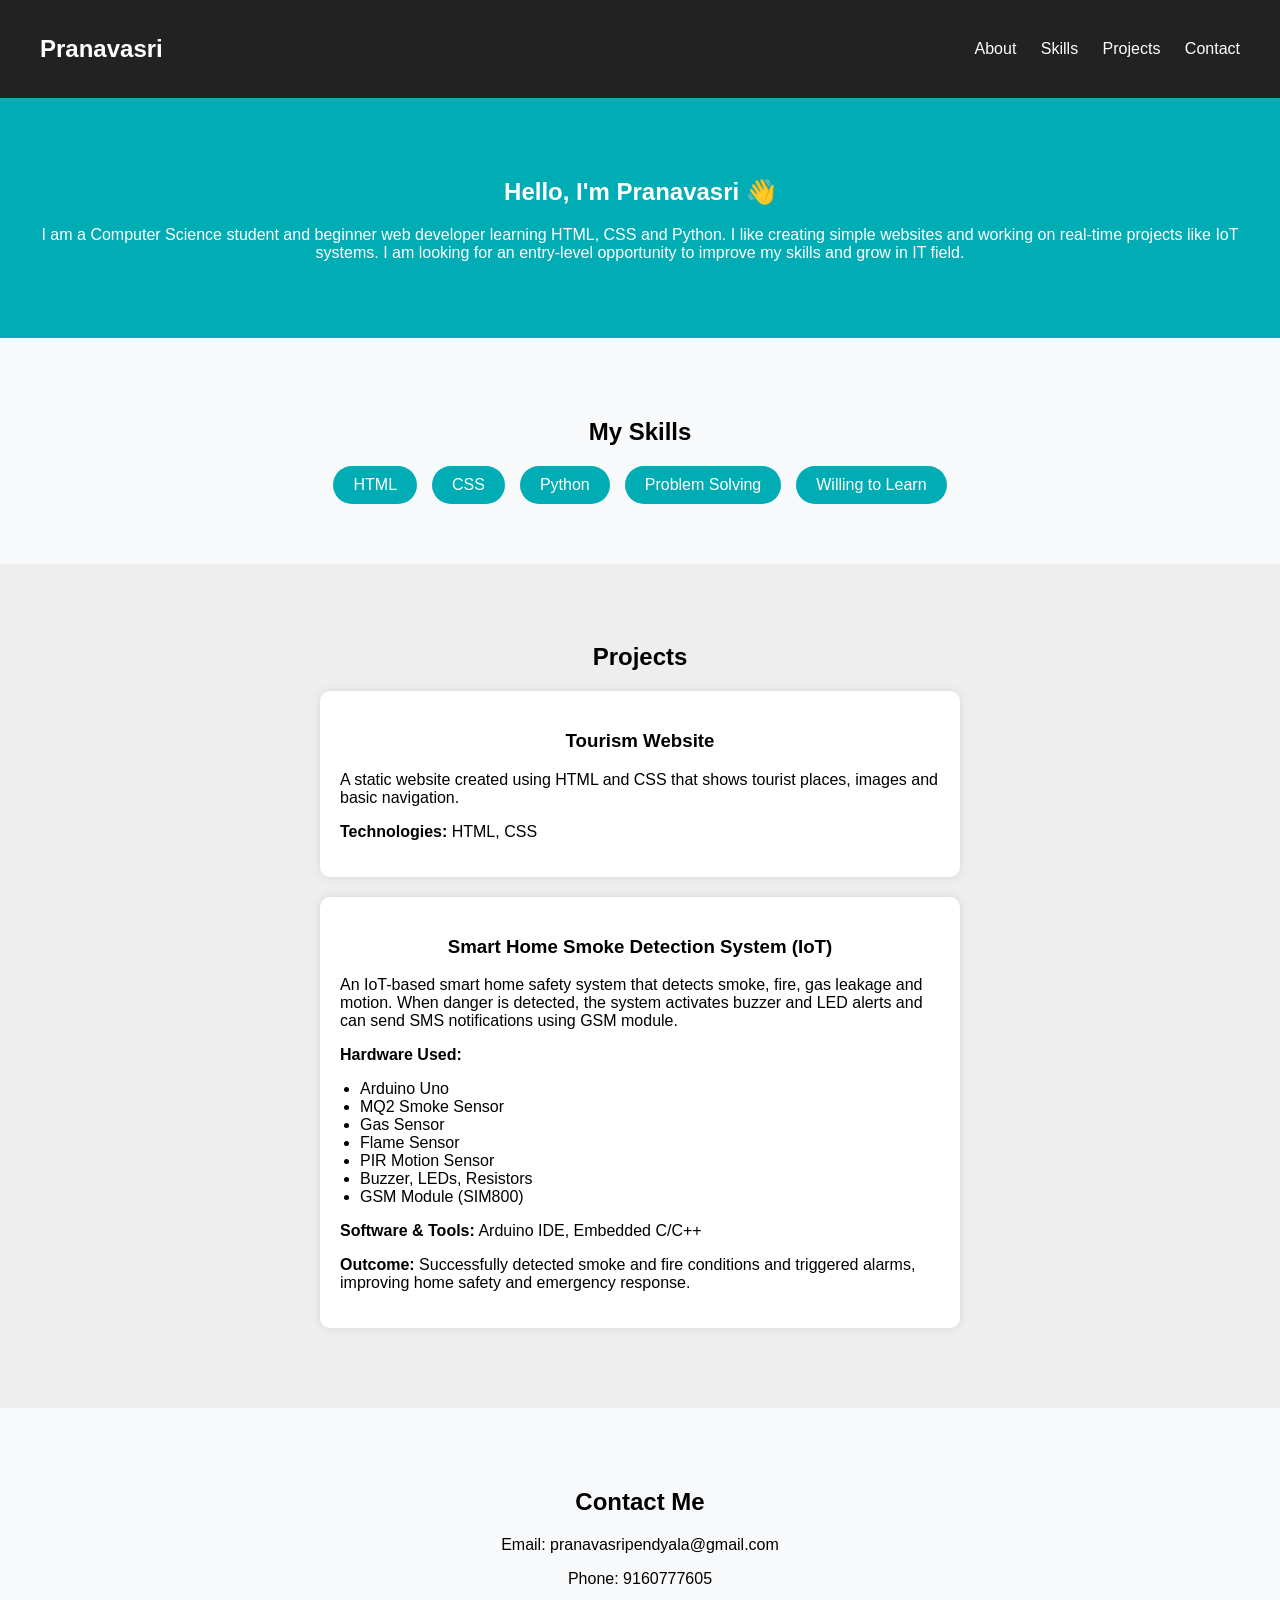
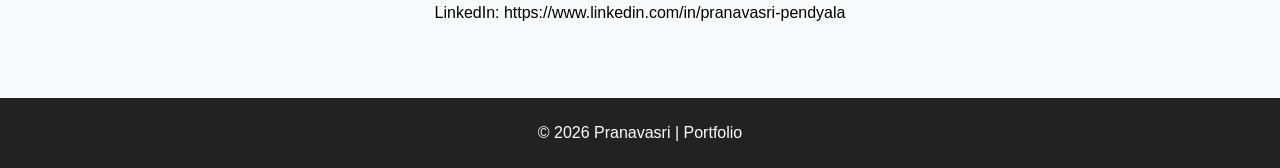
==== index.html @ 39b26cb9 "Update and rename portfolio.html to index.html" ====
<!DOCTYPE html>
<html lang="en">
<head>
    <meta charset="UTF-8">
    <title>Pranavasri | Portfolio</title>
    <link rel="stylesheet" href="style.css">
</head>
<body>

    <!-- NAVBAR -->
    <div class="navbar">
        <h2>Pranavasri</h2>
        <div>
            <a href="#about">About</a>
            <a href="#skills">Skills</a>
            <a href="#projects">Projects</a>
            <a href="#contact">Contact</a>
        </div>
    </div>

    <!-- ABOUT -->
    <section id="about" class="section about">
        <h1>Hello, I'm Pranavasri 👋</h1>
        <p>
            I am a Computer Science student and beginner web developer learning HTML, CSS and Python.
            I like creating simple websites and working on real-time projects like IoT systems.
            I am looking for an entry-level opportunity to improve my skills and grow in IT field.
        </p>
    </section>

    <!-- SKILLS -->
    <section id="skills" class="section">
        <h2>My Skills</h2>
        <div class="skills-box">
            <div class="skill">HTML</div>
            <div class="skill">CSS</div>
            <div class="skill">Python</div>
            <div class="skill">Problem Solving</div>
            <div class="skill">Willing to Learn</div>
        </div>
    </section>

    <!-- PROJECTS -->
    <section id="projects" class="section gray">
        <h2>Projects</h2>

        <!-- WEB PROJECT -->
        <div class="project-card">
            <h3>Tourism Website</h3>
            <p>
                A static website created using HTML and CSS that shows tourist places,
                images and basic navigation.
            </p>
            <p><b>Technologies:</b> HTML, CSS</p>
        </div>

        <!-- IOT PROJECT -->
        <div class="project-card">
            <h3>Smart Home Smoke Detection System (IoT)</h3>
            <p>
                An IoT-based smart home safety system that detects smoke, fire, gas leakage and motion.
                When danger is detected, the system activates buzzer and LED alerts and can send SMS
                notifications using GSM module.
            </p>

            <p><b>Hardware Used:</b></p>
            <ul>
                <li>Arduino Uno</li>
                <li>MQ2 Smoke Sensor</li>
                <li>Gas Sensor</li>
                <li>Flame Sensor</li>
                <li>PIR Motion Sensor</li>
                <li>Buzzer, LEDs, Resistors</li>
                <li>GSM Module (SIM800)</li>
            </ul>

            <p><b>Software & Tools:</b> Arduino IDE, Embedded C/C++</p>

            <p>
                <b>Outcome:</b> Successfully detected smoke and fire conditions and triggered alarms,
                improving home safety and emergency response.
            </p>
        </div>

    </section>

    <!-- CONTACT -->
    <section id="contact" class="section">
        <h2>Contact Me</h2>
        <p>Email: pranavasripendyala@gmail.com</p>
        <p>Phone: 9160777605</p>
        <p>LinkedIn:  https://www.linkedin.com/in/pranavasri-pendyala</p>
    </section>

    <!-- FOOTER -->
    <div class="footer">
        <p>© 2026 Pranavasri | Portfolio</p>
    </div>

</body>

</html>
---- style.css ----
body {
    margin: 0;
    font-family: Arial, sans-serif;
    background: #f8f9fa;
}

/* NAVBAR */
.navbar {
    background: #222;
    color: white;
    padding: 15px 40px;
    display: flex;
    justify-content: space-between;
    align-items: center;
}

.navbar a {
    color: white;
    text-decoration: none;
    margin-left: 20px;
}

.navbar a:hover {
    color: #00adb5;
}

/* SECTIONS */
.section {
    padding: 60px 40px;
    text-align: center;
}

.about {
    background: #00adb5;
    color: white;
}

.gray {
    background: #eeeeee;
}

.section h2 {
    margin-bottom: 20px;
}

/* SKILLS */
.skills-box {
    display: flex;
    justify-content: center;
    flex-wrap: wrap;
    gap: 15px;
}

.skill {
    background: #00adb5;
    color: white;
    padding: 10px 20px;
    border-radius: 20px;
}

/* PROJECTS */
.project-card {
    background: white;
    padding: 20px;
    margin: 20px auto;
    max-width: 600px;
    border-radius: 10px;
    box-shadow: 0 0 10px rgba(0,0,0,0.1);
    text-align: left;
}

.project-card h3 {
    text-align: center;
}

.project-card ul {
    padding-left: 20px;
}

/* FOOTER */
.footer {
    background: #222;
    color: white;
    text-align: center;
    padding: 10px;
}
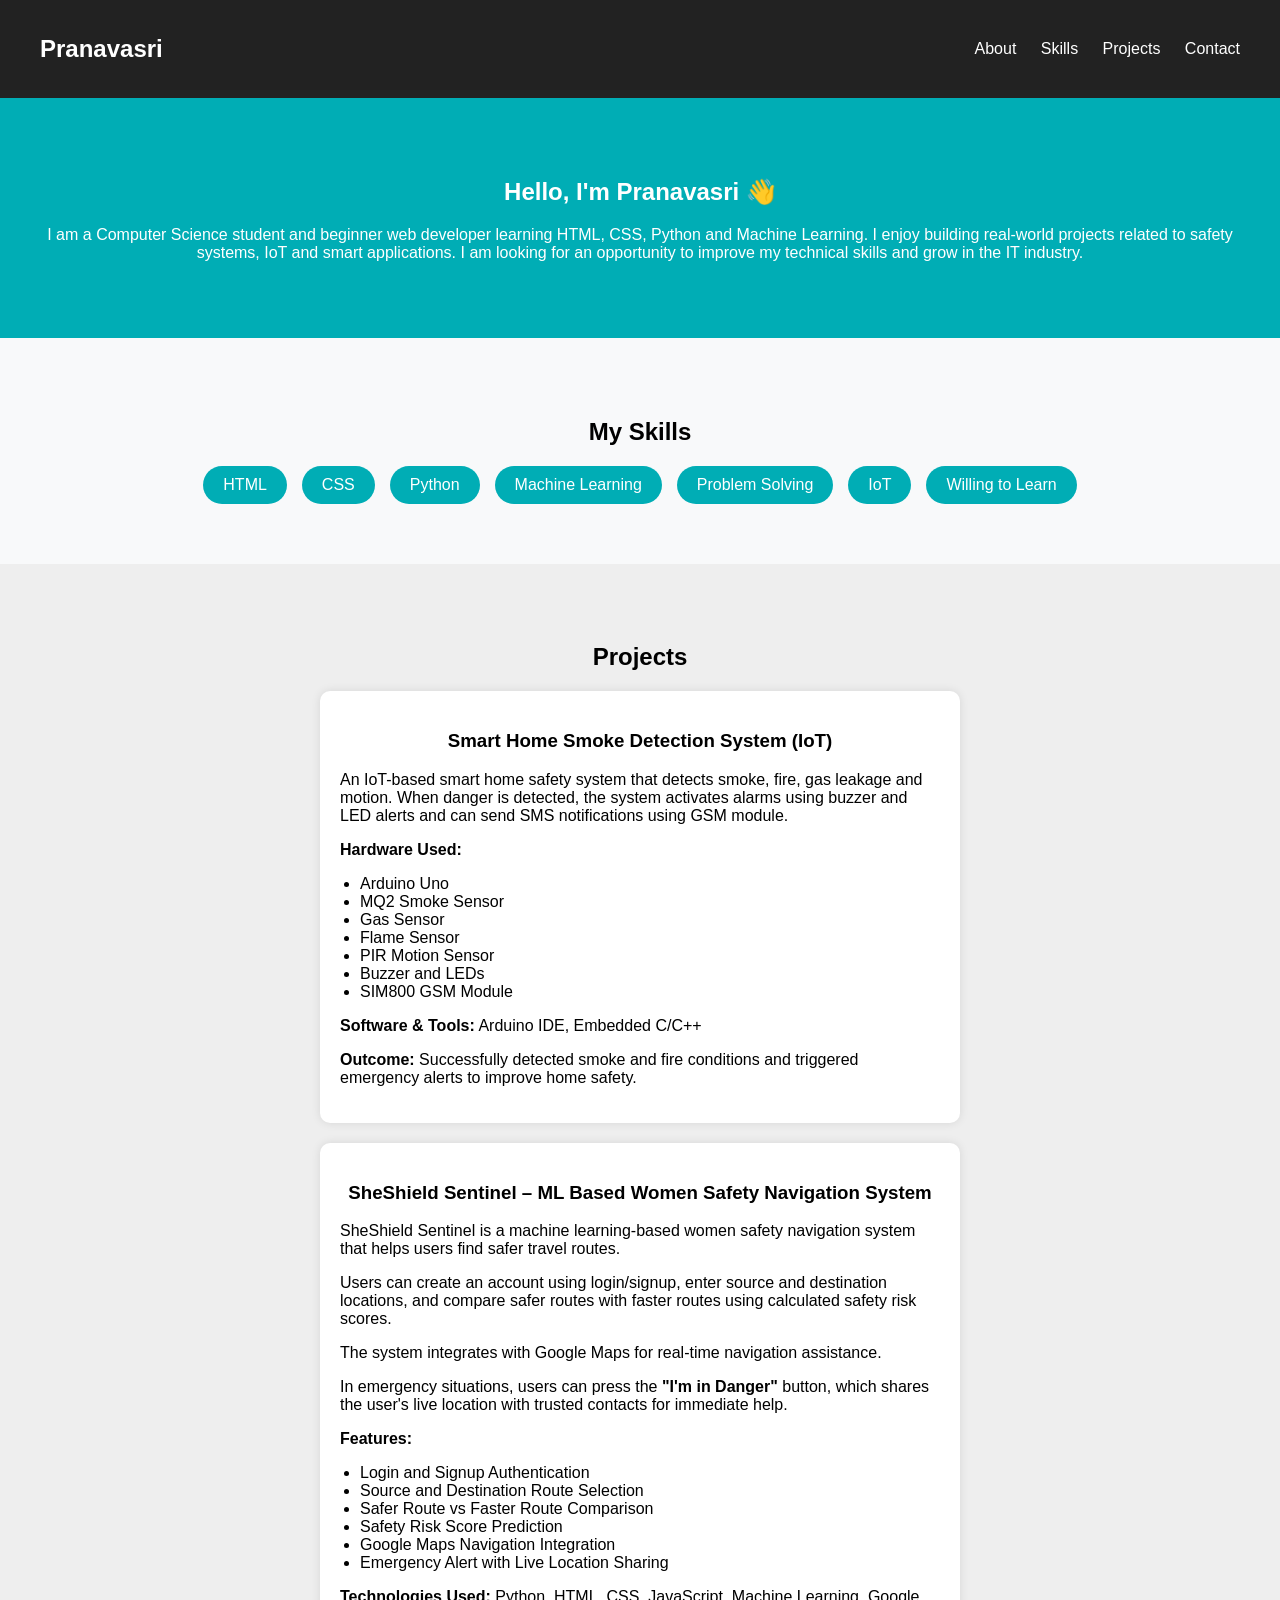
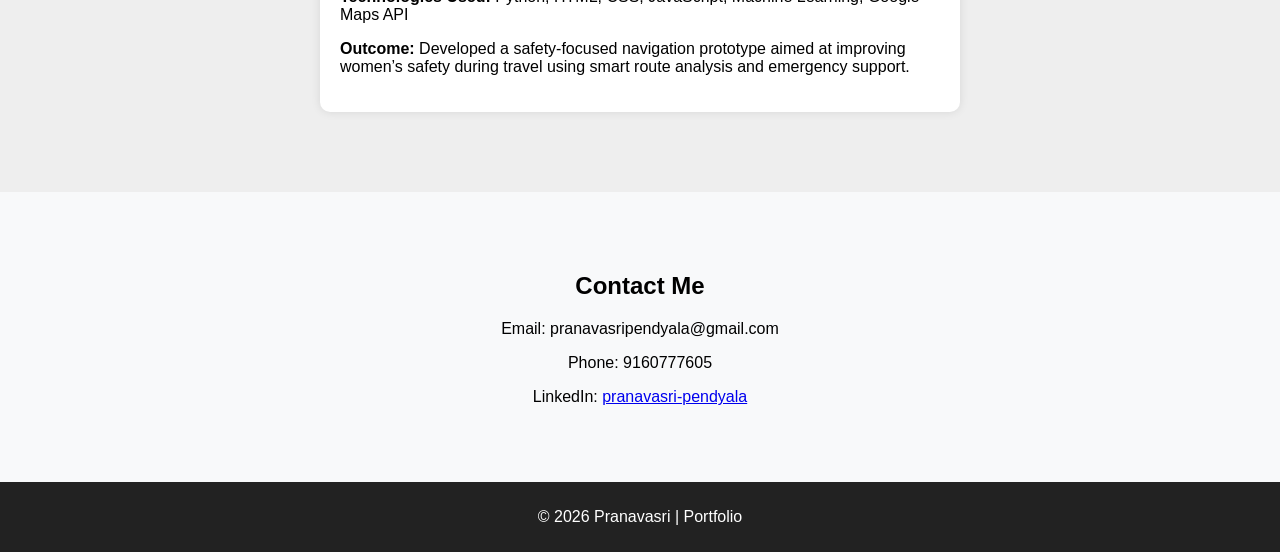
==== commit 770e3c65: "Update index.html" ====
--- a/index.html
+++ b/index.html
@@ -1,15 +1,19 @@
+<!-- index.html -->
 <!DOCTYPE html>
 <html lang="en">
 <head>
     <meta charset="UTF-8">
+    <meta name="viewport" content="width=device-width, initial-scale=1.0">
     <title>Pranavasri | Portfolio</title>
     <link rel="stylesheet" href="style.css">
 </head>
+
 <body>
 
     <!-- NAVBAR -->
     <div class="navbar">
         <h2>Pranavasri</h2>
+
         <div>
             <a href="#about">About</a>
             <a href="#skills">Skills</a>
@@ -20,83 +24,161 @@
 
     <!-- ABOUT -->
     <section id="about" class="section about">
+
         <h1>Hello, I'm Pranavasri 👋</h1>
+
         <p>
-            I am a Computer Science student and beginner web developer learning HTML, CSS and Python.
-            I like creating simple websites and working on real-time projects like IoT systems.
-            I am looking for an entry-level opportunity to improve my skills and grow in IT field.
+            I am a Computer Science student and beginner web developer learning
+            HTML, CSS, Python and Machine Learning.
+            I enjoy building real-world projects related to safety systems,
+            IoT and smart applications.
+            I am looking for an opportunity to improve my technical skills
+            and grow in the IT industry.
         </p>
+
     </section>
 
     <!-- SKILLS -->
     <section id="skills" class="section">
+
         <h2>My Skills</h2>
+
         <div class="skills-box">
+
             <div class="skill">HTML</div>
             <div class="skill">CSS</div>
             <div class="skill">Python</div>
+            <div class="skill">Machine Learning</div>
             <div class="skill">Problem Solving</div>
+            <div class="skill">IoT</div>
             <div class="skill">Willing to Learn</div>
+
         </div>
+
     </section>
 
     <!-- PROJECTS -->
     <section id="projects" class="section gray">
+
         <h2>Projects</h2>
 
-        <!-- WEB PROJECT -->
+        <!-- PROJECT 1 -->
         <div class="project-card">
-            <h3>Tourism Website</h3>
+
+            <h3>Smart Home Smoke Detection System (IoT)</h3>
+
             <p>
-                A static website created using HTML and CSS that shows tourist places,
-                images and basic navigation.
-            </p>
-            <p><b>Technologies:</b> HTML, CSS</p>
-        </div>
-
-        <!-- IOT PROJECT -->
-        <div class="project-card">
-            <h3>Smart Home Smoke Detection System (IoT)</h3>
-            <p>
-                An IoT-based smart home safety system that detects smoke, fire, gas leakage and motion.
-                When danger is detected, the system activates buzzer and LED alerts and can send SMS
-                notifications using GSM module.
+                An IoT-based smart home safety system that detects smoke,
+                fire, gas leakage and motion.
+                When danger is detected, the system activates alarms
+                using buzzer and LED alerts and can send SMS notifications
+                using GSM module.
             </p>
 
             <p><b>Hardware Used:</b></p>
+
             <ul>
                 <li>Arduino Uno</li>
                 <li>MQ2 Smoke Sensor</li>
                 <li>Gas Sensor</li>
                 <li>Flame Sensor</li>
                 <li>PIR Motion Sensor</li>
-                <li>Buzzer, LEDs, Resistors</li>
-                <li>GSM Module (SIM800)</li>
+                <li>Buzzer and LEDs</li>
+                <li>SIM800 GSM Module</li>
             </ul>
 
             <p><b>Software & Tools:</b> Arduino IDE, Embedded C/C++</p>
 
             <p>
-                <b>Outcome:</b> Successfully detected smoke and fire conditions and triggered alarms,
-                improving home safety and emergency response.
+                <b>Outcome:</b>
+                Successfully detected smoke and fire conditions
+                and triggered emergency alerts to improve home safety.
             </p>
+
+        </div>
+
+        <!-- PROJECT 2 -->
+        <div class="project-card">
+
+            <h3>SheShield Sentinel – ML Based Women Safety Navigation System</h3>
+
+            <p>
+                SheShield Sentinel is a machine learning-based
+                women safety navigation system that helps users
+                find safer travel routes.
+            </p>
+
+            <p>
+                Users can create an account using login/signup,
+                enter source and destination locations,
+                and compare safer routes with faster routes
+                using calculated safety risk scores.
+            </p>
+
+            <p>
+                The system integrates with Google Maps
+                for real-time navigation assistance.
+            </p>
+
+            <p>
+                In emergency situations, users can press
+                the <b>"I'm in Danger"</b> button,
+                which shares the user's live location
+                with trusted contacts for immediate help.
+            </p>
+
+            <p><b>Features:</b></p>
+
+            <ul>
+                <li>Login and Signup Authentication</li>
+                <li>Source and Destination Route Selection</li>
+                <li>Safer Route vs Faster Route Comparison</li>
+                <li>Safety Risk Score Prediction</li>
+                <li>Google Maps Navigation Integration</li>
+                <li>Emergency Alert with Live Location Sharing</li>
+            </ul>
+
+            <p>
+                <b>Technologies Used:</b>
+                Python, HTML, CSS, JavaScript,
+                Machine Learning, Google Maps API
+            </p>
+
+            <p>
+                <b>Outcome:</b>
+                Developed a safety-focused navigation prototype
+                aimed at improving women’s safety during travel
+                using smart route analysis and emergency support.
+            </p>
+
         </div>
 
     </section>
 
     <!-- CONTACT -->
     <section id="contact" class="section">
+
         <h2>Contact Me</h2>
+
         <p>Email: pranavasripendyala@gmail.com</p>
+
         <p>Phone: 9160777605</p>
-        <p>LinkedIn:  https://www.linkedin.com/in/pranavasri-pendyala</p>
+
+        <p>
+            LinkedIn:
+            <a href="https://www.linkedin.com/in/pranavasri-pendyala" target="_blank">
+                pranavasri-pendyala
+            </a>
+        </p>
+
     </section>
 
     <!-- FOOTER -->
     <div class="footer">
+
         <p>© 2026 Pranavasri | Portfolio</p>
+
     </div>
 
 </body>
-
 </html>
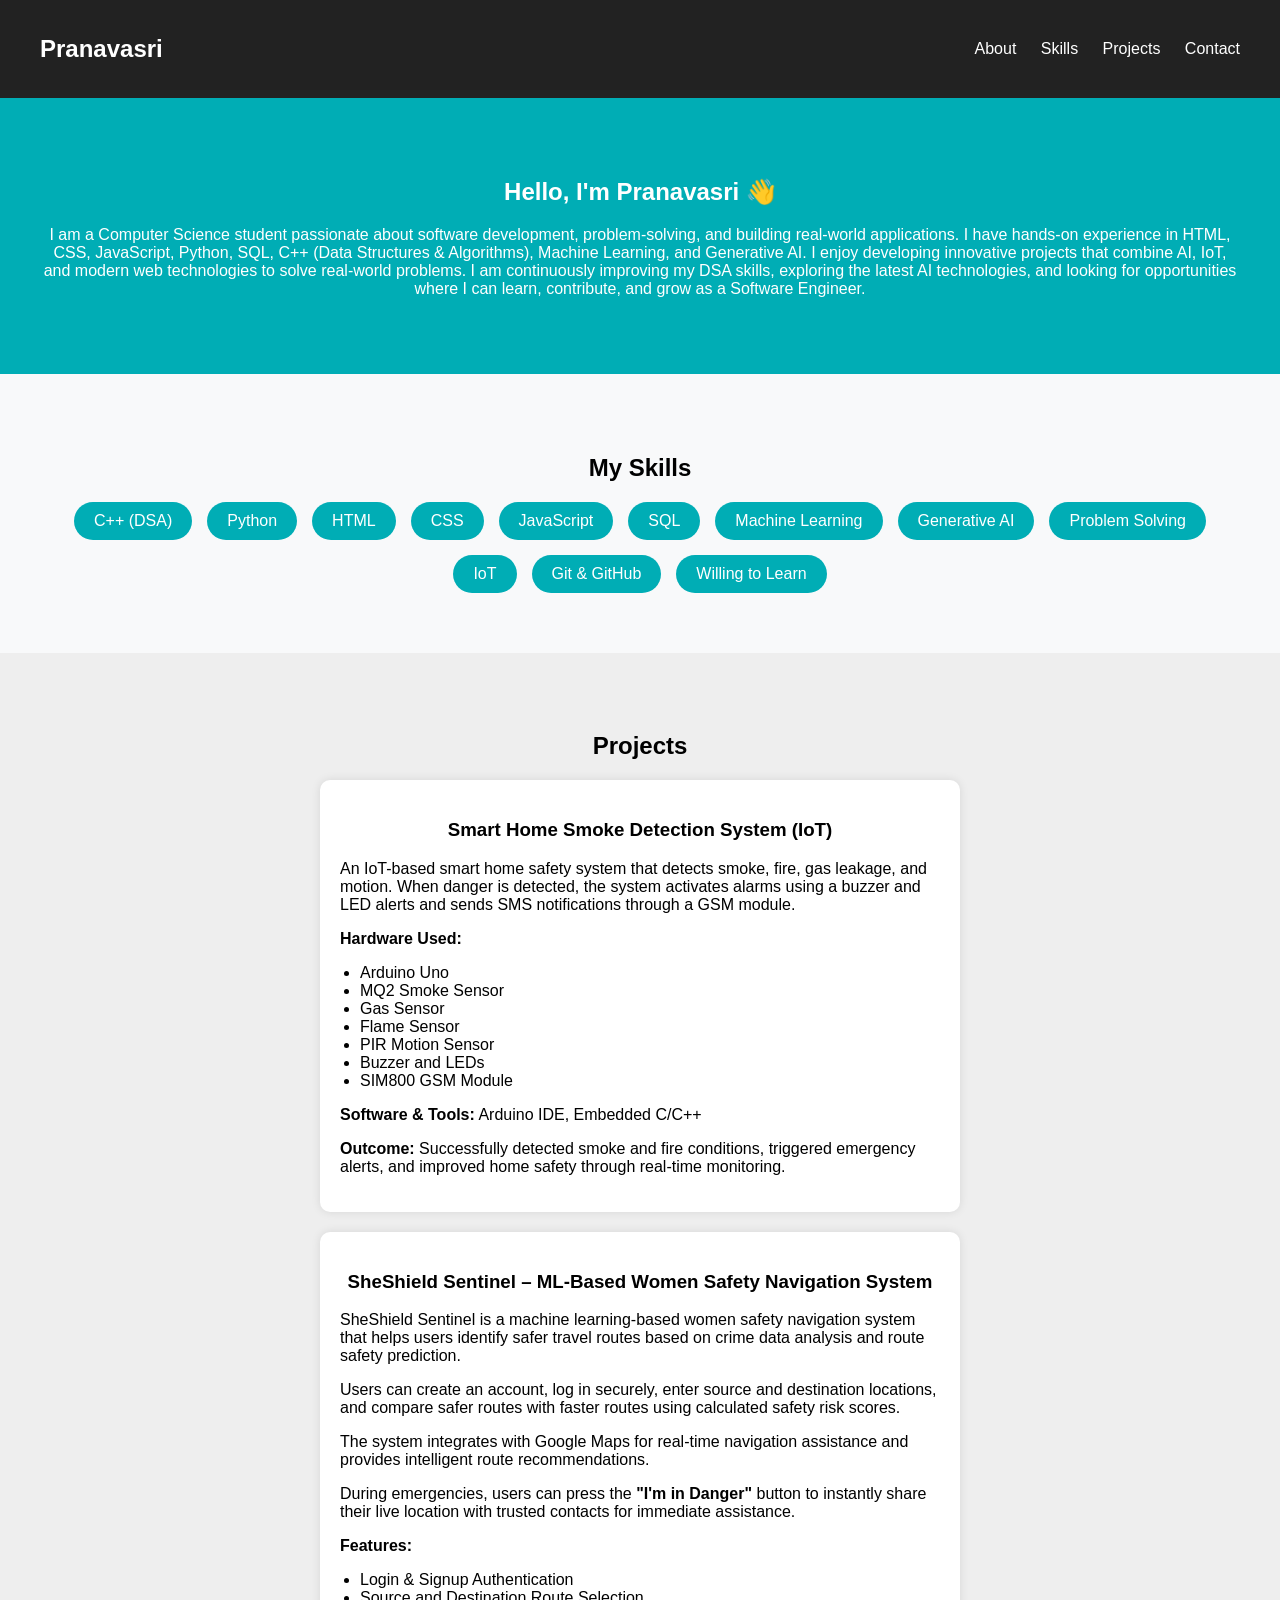
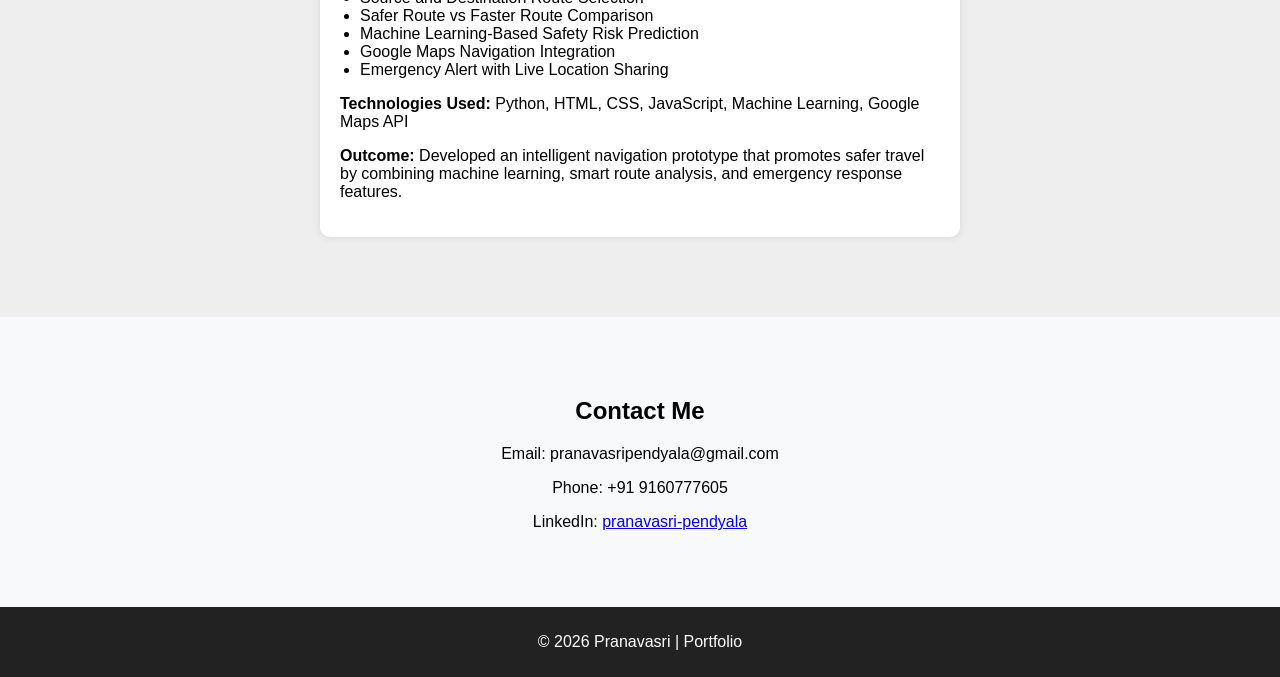
==== commit 1e2b5b43: "Update index.html" ====
--- a/index.html
+++ b/index.html
@@ -1,4 +1,3 @@
-<!-- index.html -->
 <!DOCTYPE html>
 <html lang="en">
 <head>
@@ -28,12 +27,14 @@
         <h1>Hello, I'm Pranavasri 👋</h1>
 
         <p>
-            I am a Computer Science student and beginner web developer learning
-            HTML, CSS, Python and Machine Learning.
-            I enjoy building real-world projects related to safety systems,
-            IoT and smart applications.
-            I am looking for an opportunity to improve my technical skills
-            and grow in the IT industry.
+            I am a Computer Science student passionate about software development,
+            problem-solving, and building real-world applications. I have hands-on
+            experience in HTML, CSS, JavaScript, Python, SQL, C++ (Data Structures & Algorithms),
+            Machine Learning, and Generative AI. I enjoy developing innovative projects
+            that combine AI, IoT, and modern web technologies to solve real-world
+            problems. I am continuously improving my DSA skills, exploring the latest
+            AI technologies, and looking for opportunities where I can learn, contribute,
+            and grow as a Software Engineer.
         </p>
 
     </section>
@@ -45,12 +46,17 @@
 
         <div class="skills-box">
 
+            <div class="skill">C++ (DSA)</div>
+            <div class="skill">Python</div>
             <div class="skill">HTML</div>
             <div class="skill">CSS</div>
-            <div class="skill">Python</div>
+            <div class="skill">JavaScript</div>
+            <div class="skill">SQL</div>
             <div class="skill">Machine Learning</div>
+            <div class="skill">Generative AI</div>
             <div class="skill">Problem Solving</div>
             <div class="skill">IoT</div>
+            <div class="skill">Git & GitHub</div>
             <div class="skill">Willing to Learn</div>
 
         </div>
@@ -69,10 +75,9 @@
 
             <p>
                 An IoT-based smart home safety system that detects smoke,
-                fire, gas leakage and motion.
-                When danger is detected, the system activates alarms
-                using buzzer and LED alerts and can send SMS notifications
-                using GSM module.
+                fire, gas leakage, and motion. When danger is detected,
+                the system activates alarms using a buzzer and LED alerts
+                and sends SMS notifications through a GSM module.
             </p>
 
             <p><b>Hardware Used:</b></p>
@@ -91,8 +96,9 @@
 
             <p>
                 <b>Outcome:</b>
-                Successfully detected smoke and fire conditions
-                and triggered emergency alerts to improve home safety.
+                Successfully detected smoke and fire conditions,
+                triggered emergency alerts, and improved home safety
+                through real-time monitoring.
             </p>
 
         </div>
@@ -100,40 +106,38 @@
         <!-- PROJECT 2 -->
         <div class="project-card">
 
-            <h3>SheShield Sentinel – ML Based Women Safety Navigation System</h3>
+            <h3>SheShield Sentinel – ML-Based Women Safety Navigation System</h3>
 
             <p>
-                SheShield Sentinel is a machine learning-based
-                women safety navigation system that helps users
-                find safer travel routes.
+                SheShield Sentinel is a machine learning-based women safety
+                navigation system that helps users identify safer travel routes
+                based on crime data analysis and route safety prediction.
             </p>
 
             <p>
-                Users can create an account using login/signup,
-                enter source and destination locations,
-                and compare safer routes with faster routes
-                using calculated safety risk scores.
+                Users can create an account, log in securely, enter source
+                and destination locations, and compare safer routes with
+                faster routes using calculated safety risk scores.
             </p>
 
             <p>
-                The system integrates with Google Maps
-                for real-time navigation assistance.
+                The system integrates with Google Maps for real-time navigation
+                assistance and provides intelligent route recommendations.
             </p>
 
             <p>
-                In emergency situations, users can press
-                the <b>"I'm in Danger"</b> button,
-                which shares the user's live location
-                with trusted contacts for immediate help.
+                During emergencies, users can press the
+                <b>"I'm in Danger"</b> button to instantly share their
+                live location with trusted contacts for immediate assistance.
             </p>
 
             <p><b>Features:</b></p>
 
             <ul>
-                <li>Login and Signup Authentication</li>
+                <li>Login & Signup Authentication</li>
                 <li>Source and Destination Route Selection</li>
                 <li>Safer Route vs Faster Route Comparison</li>
-                <li>Safety Risk Score Prediction</li>
+                <li>Machine Learning-Based Safety Risk Prediction</li>
                 <li>Google Maps Navigation Integration</li>
                 <li>Emergency Alert with Live Location Sharing</li>
             </ul>
@@ -146,9 +150,9 @@
 
             <p>
                 <b>Outcome:</b>
-                Developed a safety-focused navigation prototype
-                aimed at improving women’s safety during travel
-                using smart route analysis and emergency support.
+                Developed an intelligent navigation prototype that promotes
+                safer travel by combining machine learning, smart route
+                analysis, and emergency response features.
             </p>
 
         </div>
@@ -162,7 +166,7 @@
 
         <p>Email: pranavasripendyala@gmail.com</p>
 
-        <p>Phone: 9160777605</p>
+        <p>Phone: +91 9160777605</p>
 
         <p>
             LinkedIn:
